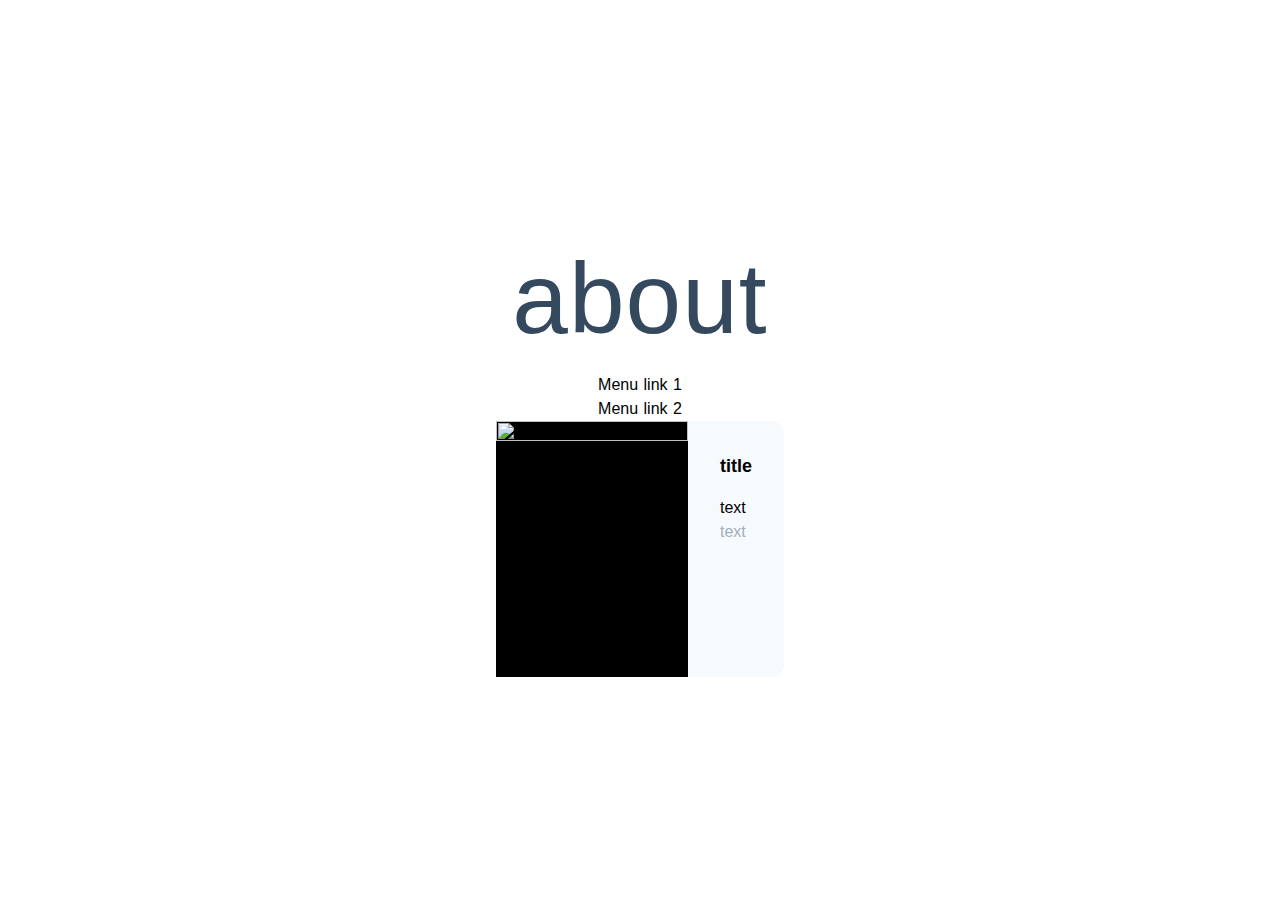
==== index.html @ 29cfdbf5 "uploadfile" ====
<!doctype html>
<html data-n-head-ssr>
  <head>
    <title>portfolio</title><meta data-n-head="ssr" charset="utf-8"><meta data-n-head="ssr" name="viewport" content="width=device-width,initial-scale=1"><meta data-n-head="ssr" data-hid="description" name="description" content=""><link data-n-head="ssr" rel="icon" type="image/x-icon" href="/favicon.ico"><link rel="preload" href="/_nuxt/a8c9764.js" as="script"><link rel="preload" href="/_nuxt/db2adba.js" as="script"><link rel="preload" href="/_nuxt/0a07465.js" as="script"><link rel="preload" href="/_nuxt/3af7a60.js" as="script"><link rel="preload" href="/_nuxt/74bab84.js" as="script"><style data-vue-ssr-id="0211d3d2:0 fa7ff0ca:0 56b15182:0 1b7833da:0 48c28920:0">/*! normalize.css v8.0.1 | MIT License | github.com/necolas/normalize.css */html{line-height:1.15;-webkit-text-size-adjust:100%}body{margin:0}main{display:block}h1{font-size:2em;margin:.67em 0}hr{box-sizing:content-box;height:0;overflow:visible}pre{font-family:monospace,monospace;font-size:1em}a{background-color:transparent}abbr[title]{border-bottom:none;text-decoration:underline;-webkit-text-decoration:underline dotted;text-decoration:underline dotted}b,strong{font-weight:bolder}code,kbd,samp{font-family:monospace,monospace;font-size:1em}small{font-size:80%}sub,sup{font-size:75%;line-height:0;position:relative;vertical-align:baseline}sub{bottom:-.25em}sup{top:-.5em}img{border-style:none}button,input,optgroup,select,textarea{font-family:inherit;font-size:100%;line-height:1.15;margin:0}button,input{overflow:visible}button,select{text-transform:none}[type=button],[type=reset],[type=submit],button{-webkit-appearance:button}[type=button]::-moz-focus-inner,[type=reset]::-moz-focus-inner,[type=submit]::-moz-focus-inner,button::-moz-focus-inner{border-style:none;padding:0}[type=button]:-moz-focusring,[type=reset]:-moz-focusring,[type=submit]:-moz-focusring,button:-moz-focusring{outline:1px dotted ButtonText}fieldset{padding:.35em .75em .625em}legend{box-sizing:border-box;color:inherit;display:table;max-width:100%;padding:0;white-space:normal}progress{vertical-align:baseline}textarea{overflow:auto}[type=checkbox],[type=radio]{box-sizing:border-box;padding:0}[type=number]::-webkit-inner-spin-button,[type=number]::-webkit-outer-spin-button{height:auto}[type=search]{-webkit-appearance:textfield;outline-offset:-2px}[type=search]::-webkit-search-decoration{-webkit-appearance:none}::-webkit-file-upload-button{-webkit-appearance:button;font:inherit}details{display:block}summary{display:list-item}[hidden],template{display:none}blockquote,dd,dl,figure,h1,h2,h3,h4,h5,h6,hr,p,pre{margin:0}button{background-color:transparent;background-image:none}button:focus{outline:1px dotted;outline:5px auto -webkit-focus-ring-color}fieldset,ol,ul{margin:0;padding:0}ol,ul{list-style:none}html{font-family:system-ui,-apple-system,Segoe UI,Roboto,Ubuntu,Cantarell,Noto Sans,sans-serif,BlinkMacSystemFont,"Segoe UI","Helvetica Neue",Arial,"Noto Sans","Apple Color Emoji","Segoe UI Emoji","Segoe UI Symbol","Noto Color Emoji";line-height:1.5}*,:after,:before{box-sizing:border-box;border:0 solid #e2e8f0}hr{border-top-width:1px}img{border-style:solid}textarea{resize:vertical}input::-moz-placeholder,textarea::-moz-placeholder{color:#a0aec0}input:-ms-input-placeholder,textarea:-ms-input-placeholder{color:#a0aec0}input::placeholder,textarea::placeholder{color:#a0aec0}[role=button],button{cursor:pointer}table{border-collapse:collapse}h1,h2,h3,h4,h5,h6{font-size:inherit;font-weight:inherit}a{color:inherit;text-decoration:inherit}button,input,optgroup,select,textarea{padding:0;line-height:inherit;color:inherit}code,kbd,pre,samp{font-family:Menlo,Monaco,Consolas,"Liberation Mono","Courier New",monospace}audio,canvas,embed,iframe,img,object,svg,video{display:block;vertical-align:middle}img,video{max-width:100%;height:auto}.container{width:100%}@media (min-width:640px){.container{max-width:640px}}@media (min-width:768px){.container{max-width:768px}}@media (min-width:1024px){.container{max-width:1024px}}@media (min-width:1280px){.container{max-width:1280px}}.space-y-4>:not(template)~:not(template){--space-y-reverse:0;margin-top:calc(1rem*(1 - var(--space-y-reverse)));margin-bottom:calc(1rem*var(--space-y-reverse))}.bg-gray-100{--bg-opacity:1;background-color:#f7fafc;background-color:rgba(247,250,252,var(--bg-opacity))}.rounded-xl{border-radius:.75rem}.rounded-full{border-radius:9999px}.border{border-width:1px}.flex{display:flex}.table{display:table}.items-center{align-items:center}.justify-center{justify-content:center}.font-medium{font-weight:500}.font-semibold{font-weight:600}.h-32{height:8rem}.text-lg{font-size:1.125rem}.mx-auto{margin-left:auto;margin-right:auto}.min-h-screen{min-height:100vh}.p-8{padding:2rem}.pt-6{padding-top:1.5rem}.static{position:static}.text-center{text-align:center}.text-gray-500{--text-opacity:1;color:#a0aec0;color:rgba(160,174,192,var(--text-opacity))}.w-32{width:8rem}@-webkit-keyframes spin{to{transform:rotate(1turn)}}@keyframes spin{to{transform:rotate(1turn)}}@-webkit-keyframes ping{75%,to{transform:scale(2);opacity:0}}@keyframes ping{75%,to{transform:scale(2);opacity:0}}@-webkit-keyframes pulse{50%{opacity:.5}}@keyframes pulse{50%{opacity:.5}}@-webkit-keyframes bounce{0%,to{transform:translateY(-25%);-webkit-animation-timing-function:cubic-bezier(.8,0,1,1);animation-timing-function:cubic-bezier(.8,0,1,1)}50%{transform:none;-webkit-animation-timing-function:cubic-bezier(0,0,.2,1);animation-timing-function:cubic-bezier(0,0,.2,1)}}@keyframes bounce{0%,to{transform:translateY(-25%);-webkit-animation-timing-function:cubic-bezier(.8,0,1,1);animation-timing-function:cubic-bezier(.8,0,1,1)}50%{transform:none;-webkit-animation-timing-function:cubic-bezier(0,0,.2,1);animation-timing-function:cubic-bezier(0,0,.2,1)}}@media (min-width:640px){.sm\:container{width:100%}}@media (min-width:640px) and (min-width:640px){.sm\:container{max-width:640px}}@media (min-width:640px) and (min-width:768px){.sm\:container{max-width:768px}}@media (min-width:640px) and (min-width:1024px){.sm\:container{max-width:1024px}}@media (min-width:640px) and (min-width:1280px){.sm\:container{max-width:1280px}}@media (min-width:768px){.md\:container{width:100%}}@media (min-width:768px) and (min-width:640px){.md\:container{max-width:640px}}@media (min-width:768px) and (min-width:768px){.md\:container{max-width:768px}}@media (min-width:768px) and (min-width:1024px){.md\:container{max-width:1024px}}@media (min-width:768px) and (min-width:1280px){.md\:container{max-width:1280px}}@media (min-width:768px){.md\:rounded-none{border-radius:0}.md\:flex{display:flex}.md\:h-auto{height:auto}.md\:p-0{padding:0}.md\:p-8{padding:2rem}.md\:text-left{text-align:left}.md\:w-48{width:12rem}}@media (min-width:1024px){.lg\:container{width:100%}}@media (min-width:1024px) and (min-width:640px){.lg\:container{max-width:640px}}@media (min-width:1024px) and (min-width:768px){.lg\:container{max-width:768px}}@media (min-width:1024px) and (min-width:1024px){.lg\:container{max-width:1024px}}@media (min-width:1024px) and (min-width:1280px){.lg\:container{max-width:1280px}}@media (min-width:1280px){.xl\:container{width:100%}}@media (min-width:1280px) and (min-width:640px){.xl\:container{max-width:640px}}@media (min-width:1280px) and (min-width:768px){.xl\:container{max-width:768px}}@media (min-width:1280px) and (min-width:1024px){.xl\:container{max-width:1024px}}@media (min-width:1280px) and (min-width:1280px){.xl\:container{max-width:1280px}}.nuxt-progress{position:fixed;top:0;left:0;right:0;height:2px;width:0;opacity:1;transition:width .1s,opacity .4s;background-color:#000;z-index:999999}.nuxt-progress.nuxt-progress-notransition{transition:none}.nuxt-progress-failed{background-color:red}html{font-family:"Source Sans Pro",-apple-system,BlinkMacSystemFont,"Segoe UI",Roboto,"Helvetica Neue",Arial,sans-serif;font-size:16px;word-spacing:1px;-ms-text-size-adjust:100%;-webkit-text-size-adjust:100%;-moz-osx-font-smoothing:grayscale;-webkit-font-smoothing:antialiased;box-sizing:border-box}*,:after,:before{box-sizing:border-box;margin:0}.button--green{display:inline-block;border-radius:4px;border:1px solid #3b8070;color:#3b8070;text-decoration:none;padding:10px 30px}.button--green:hover{color:#fff;background-color:#3b8070}.button--grey{display:inline-block;border-radius:4px;border:1px solid #35495e;color:#35495e;text-decoration:none;padding:10px 30px;margin-left:15px}.button--grey:hover{color:#fff;background-color:#35495e}.container{margin:0 auto;min-height:100vh;display:flex;justify-content:center;align-items:center;text-align:center}.title{font-family:Quicksand,"Source Sans Pro",-apple-system,BlinkMacSystemFont,"Segoe UI",Roboto,"Helvetica Neue",Arial,sans-serif;display:block;font-weight:300;font-size:100px;color:#35495e;letter-spacing:1px}.subtitle{font-weight:300;font-size:42px;color:#526488;word-spacing:5px;padding-bottom:15px}.links{padding-top:15px}.NuxtLogo{-webkit-animation:appear 1s;animation:appear 1s;margin:auto}@-webkit-keyframes appear{0%{opacity:0}}@keyframes appear{0%{opacity:0}}</style><link rel="preload" href="/_nuxt/static/1610420145/payload.js" as="script"><link rel="preload" href="/_nuxt/static/1610420145/manifest.js" as="script">
  </head>
  <body>
    <div data-server-rendered="true" id="__nuxt"><!----><div id="__layout"><div><div class="container"><div><h1 class="title">
    about
    </h1> <div><nav><ul><li><a href="/about">
        Menu link 1
      </a></li> <li><a href="/illust">
        Menu link 2
      </a></li></ul></nav></div> <figure class="md:flex bg-gray-100 rounded-xl p-8 md:p-0"><img src="/test.jpg" alt width="384" height="512" class="w-32 h-32 md:w-48 md:h-auto md:rounded-none rounded-full mx-auto" style="background:#000"> <div class="pt-6 md:p-8 text-center md:text-left space-y-4"><blockquote><p class="text-lg font-semibold">
            title
          </p></blockquote> <figcaption class="font-medium"><div class="text-cyan-600">
            text
          </div> <div class="text-gray-500">
            text
          </div></figcaption></div></figure></div></div></div></div></div><script>window.__NUXT__={staticAssetsBase:"/_nuxt/static/1610420145",layout:"default",error:null,serverRendered:!0,routePath:"/",config:{}}</script><script src="/_nuxt/a8c9764.js" defer></script><script src="/_nuxt/74bab84.js" defer></script><script src="/_nuxt/db2adba.js" defer></script><script src="/_nuxt/0a07465.js" defer></script><script src="/_nuxt/3af7a60.js" defer></script>
  </body>
</html>
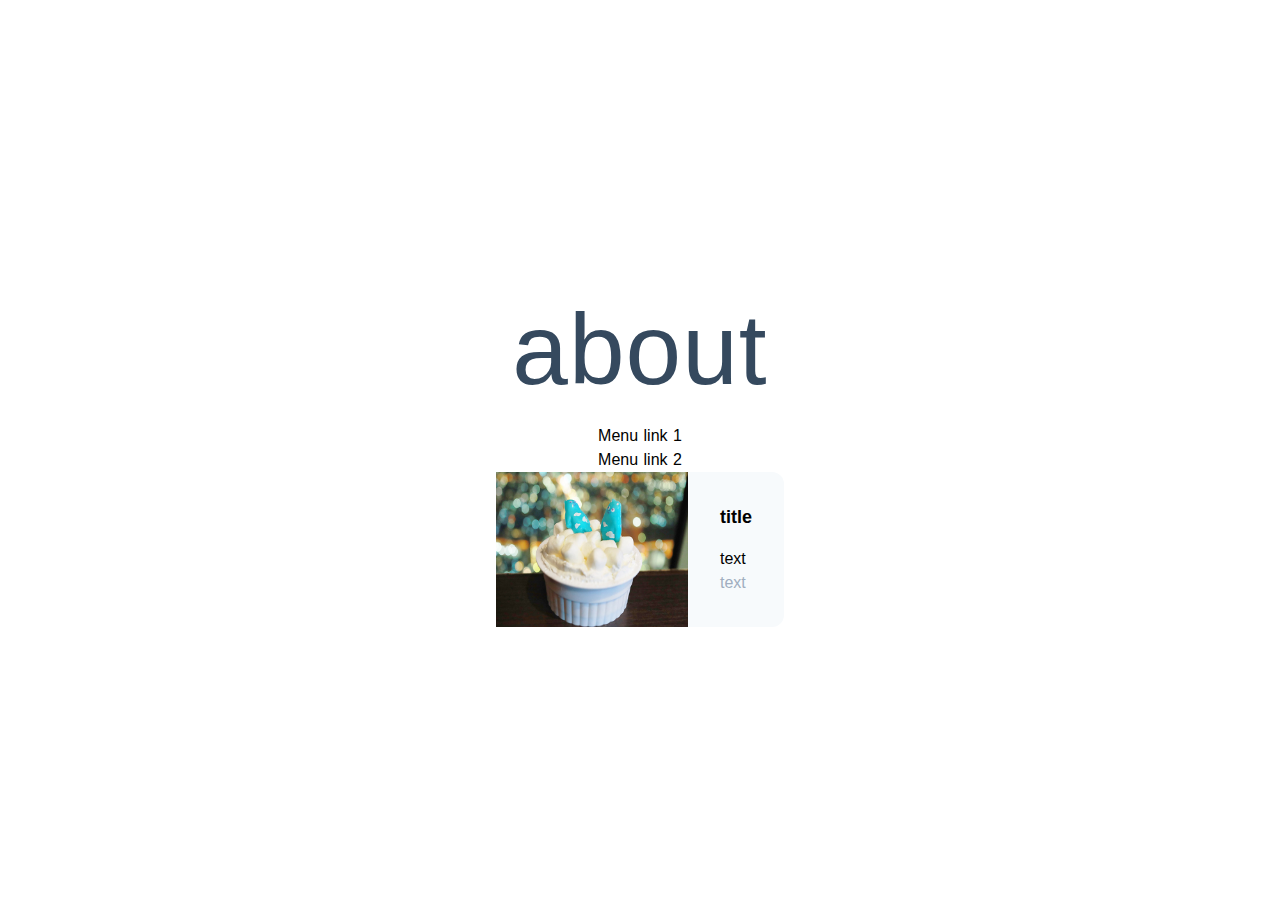
==== commit 0bf696cd: "update" ====
--- a/index.html
+++ b/index.html
@@ -1,7 +1,7 @@
 <!doctype html>
 <html data-n-head-ssr>
   <head>
-    <title>portfolio</title><meta data-n-head="ssr" charset="utf-8"><meta data-n-head="ssr" name="viewport" content="width=device-width,initial-scale=1"><meta data-n-head="ssr" data-hid="description" name="description" content=""><link data-n-head="ssr" rel="icon" type="image/x-icon" href="/favicon.ico"><link rel="preload" href="/_nuxt/a8c9764.js" as="script"><link rel="preload" href="/_nuxt/db2adba.js" as="script"><link rel="preload" href="/_nuxt/0a07465.js" as="script"><link rel="preload" href="/_nuxt/3af7a60.js" as="script"><link rel="preload" href="/_nuxt/74bab84.js" as="script"><style data-vue-ssr-id="0211d3d2:0 fa7ff0ca:0 56b15182:0 1b7833da:0 48c28920:0">/*! normalize.css v8.0.1 | MIT License | github.com/necolas/normalize.css */html{line-height:1.15;-webkit-text-size-adjust:100%}body{margin:0}main{display:block}h1{font-size:2em;margin:.67em 0}hr{box-sizing:content-box;height:0;overflow:visible}pre{font-family:monospace,monospace;font-size:1em}a{background-color:transparent}abbr[title]{border-bottom:none;text-decoration:underline;-webkit-text-decoration:underline dotted;text-decoration:underline dotted}b,strong{font-weight:bolder}code,kbd,samp{font-family:monospace,monospace;font-size:1em}small{font-size:80%}sub,sup{font-size:75%;line-height:0;position:relative;vertical-align:baseline}sub{bottom:-.25em}sup{top:-.5em}img{border-style:none}button,input,optgroup,select,textarea{font-family:inherit;font-size:100%;line-height:1.15;margin:0}button,input{overflow:visible}button,select{text-transform:none}[type=button],[type=reset],[type=submit],button{-webkit-appearance:button}[type=button]::-moz-focus-inner,[type=reset]::-moz-focus-inner,[type=submit]::-moz-focus-inner,button::-moz-focus-inner{border-style:none;padding:0}[type=button]:-moz-focusring,[type=reset]:-moz-focusring,[type=submit]:-moz-focusring,button:-moz-focusring{outline:1px dotted ButtonText}fieldset{padding:.35em .75em .625em}legend{box-sizing:border-box;color:inherit;display:table;max-width:100%;padding:0;white-space:normal}progress{vertical-align:baseline}textarea{overflow:auto}[type=checkbox],[type=radio]{box-sizing:border-box;padding:0}[type=number]::-webkit-inner-spin-button,[type=number]::-webkit-outer-spin-button{height:auto}[type=search]{-webkit-appearance:textfield;outline-offset:-2px}[type=search]::-webkit-search-decoration{-webkit-appearance:none}::-webkit-file-upload-button{-webkit-appearance:button;font:inherit}details{display:block}summary{display:list-item}[hidden],template{display:none}blockquote,dd,dl,figure,h1,h2,h3,h4,h5,h6,hr,p,pre{margin:0}button{background-color:transparent;background-image:none}button:focus{outline:1px dotted;outline:5px auto -webkit-focus-ring-color}fieldset,ol,ul{margin:0;padding:0}ol,ul{list-style:none}html{font-family:system-ui,-apple-system,Segoe UI,Roboto,Ubuntu,Cantarell,Noto Sans,sans-serif,BlinkMacSystemFont,"Segoe UI","Helvetica Neue",Arial,"Noto Sans","Apple Color Emoji","Segoe UI Emoji","Segoe UI Symbol","Noto Color Emoji";line-height:1.5}*,:after,:before{box-sizing:border-box;border:0 solid #e2e8f0}hr{border-top-width:1px}img{border-style:solid}textarea{resize:vertical}input::-moz-placeholder,textarea::-moz-placeholder{color:#a0aec0}input:-ms-input-placeholder,textarea:-ms-input-placeholder{color:#a0aec0}input::placeholder,textarea::placeholder{color:#a0aec0}[role=button],button{cursor:pointer}table{border-collapse:collapse}h1,h2,h3,h4,h5,h6{font-size:inherit;font-weight:inherit}a{color:inherit;text-decoration:inherit}button,input,optgroup,select,textarea{padding:0;line-height:inherit;color:inherit}code,kbd,pre,samp{font-family:Menlo,Monaco,Consolas,"Liberation Mono","Courier New",monospace}audio,canvas,embed,iframe,img,object,svg,video{display:block;vertical-align:middle}img,video{max-width:100%;height:auto}.container{width:100%}@media (min-width:640px){.container{max-width:640px}}@media (min-width:768px){.container{max-width:768px}}@media (min-width:1024px){.container{max-width:1024px}}@media (min-width:1280px){.container{max-width:1280px}}.space-y-4>:not(template)~:not(template){--space-y-reverse:0;margin-top:calc(1rem*(1 - var(--space-y-reverse)));margin-bottom:calc(1rem*var(--space-y-reverse))}.bg-gray-100{--bg-opacity:1;background-color:#f7fafc;background-color:rgba(247,250,252,var(--bg-opacity))}.rounded-xl{border-radius:.75rem}.rounded-full{border-radius:9999px}.border{border-width:1px}.flex{display:flex}.table{display:table}.items-center{align-items:center}.justify-center{justify-content:center}.font-medium{font-weight:500}.font-semibold{font-weight:600}.h-32{height:8rem}.text-lg{font-size:1.125rem}.mx-auto{margin-left:auto;margin-right:auto}.min-h-screen{min-height:100vh}.p-8{padding:2rem}.pt-6{padding-top:1.5rem}.static{position:static}.text-center{text-align:center}.text-gray-500{--text-opacity:1;color:#a0aec0;color:rgba(160,174,192,var(--text-opacity))}.w-32{width:8rem}@-webkit-keyframes spin{to{transform:rotate(1turn)}}@keyframes spin{to{transform:rotate(1turn)}}@-webkit-keyframes ping{75%,to{transform:scale(2);opacity:0}}@keyframes ping{75%,to{transform:scale(2);opacity:0}}@-webkit-keyframes pulse{50%{opacity:.5}}@keyframes pulse{50%{opacity:.5}}@-webkit-keyframes bounce{0%,to{transform:translateY(-25%);-webkit-animation-timing-function:cubic-bezier(.8,0,1,1);animation-timing-function:cubic-bezier(.8,0,1,1)}50%{transform:none;-webkit-animation-timing-function:cubic-bezier(0,0,.2,1);animation-timing-function:cubic-bezier(0,0,.2,1)}}@keyframes bounce{0%,to{transform:translateY(-25%);-webkit-animation-timing-function:cubic-bezier(.8,0,1,1);animation-timing-function:cubic-bezier(.8,0,1,1)}50%{transform:none;-webkit-animation-timing-function:cubic-bezier(0,0,.2,1);animation-timing-function:cubic-bezier(0,0,.2,1)}}@media (min-width:640px){.sm\:container{width:100%}}@media (min-width:640px) and (min-width:640px){.sm\:container{max-width:640px}}@media (min-width:640px) and (min-width:768px){.sm\:container{max-width:768px}}@media (min-width:640px) and (min-width:1024px){.sm\:container{max-width:1024px}}@media (min-width:640px) and (min-width:1280px){.sm\:container{max-width:1280px}}@media (min-width:768px){.md\:container{width:100%}}@media (min-width:768px) and (min-width:640px){.md\:container{max-width:640px}}@media (min-width:768px) and (min-width:768px){.md\:container{max-width:768px}}@media (min-width:768px) and (min-width:1024px){.md\:container{max-width:1024px}}@media (min-width:768px) and (min-width:1280px){.md\:container{max-width:1280px}}@media (min-width:768px){.md\:rounded-none{border-radius:0}.md\:flex{display:flex}.md\:h-auto{height:auto}.md\:p-0{padding:0}.md\:p-8{padding:2rem}.md\:text-left{text-align:left}.md\:w-48{width:12rem}}@media (min-width:1024px){.lg\:container{width:100%}}@media (min-width:1024px) and (min-width:640px){.lg\:container{max-width:640px}}@media (min-width:1024px) and (min-width:768px){.lg\:container{max-width:768px}}@media (min-width:1024px) and (min-width:1024px){.lg\:container{max-width:1024px}}@media (min-width:1024px) and (min-width:1280px){.lg\:container{max-width:1280px}}@media (min-width:1280px){.xl\:container{width:100%}}@media (min-width:1280px) and (min-width:640px){.xl\:container{max-width:640px}}@media (min-width:1280px) and (min-width:768px){.xl\:container{max-width:768px}}@media (min-width:1280px) and (min-width:1024px){.xl\:container{max-width:1024px}}@media (min-width:1280px) and (min-width:1280px){.xl\:container{max-width:1280px}}.nuxt-progress{position:fixed;top:0;left:0;right:0;height:2px;width:0;opacity:1;transition:width .1s,opacity .4s;background-color:#000;z-index:999999}.nuxt-progress.nuxt-progress-notransition{transition:none}.nuxt-progress-failed{background-color:red}html{font-family:"Source Sans Pro",-apple-system,BlinkMacSystemFont,"Segoe UI",Roboto,"Helvetica Neue",Arial,sans-serif;font-size:16px;word-spacing:1px;-ms-text-size-adjust:100%;-webkit-text-size-adjust:100%;-moz-osx-font-smoothing:grayscale;-webkit-font-smoothing:antialiased;box-sizing:border-box}*,:after,:before{box-sizing:border-box;margin:0}.button--green{display:inline-block;border-radius:4px;border:1px solid #3b8070;color:#3b8070;text-decoration:none;padding:10px 30px}.button--green:hover{color:#fff;background-color:#3b8070}.button--grey{display:inline-block;border-radius:4px;border:1px solid #35495e;color:#35495e;text-decoration:none;padding:10px 30px;margin-left:15px}.button--grey:hover{color:#fff;background-color:#35495e}.container{margin:0 auto;min-height:100vh;display:flex;justify-content:center;align-items:center;text-align:center}.title{font-family:Quicksand,"Source Sans Pro",-apple-system,BlinkMacSystemFont,"Segoe UI",Roboto,"Helvetica Neue",Arial,sans-serif;display:block;font-weight:300;font-size:100px;color:#35495e;letter-spacing:1px}.subtitle{font-weight:300;font-size:42px;color:#526488;word-spacing:5px;padding-bottom:15px}.links{padding-top:15px}.NuxtLogo{-webkit-animation:appear 1s;animation:appear 1s;margin:auto}@-webkit-keyframes appear{0%{opacity:0}}@keyframes appear{0%{opacity:0}}</style><link rel="preload" href="/_nuxt/static/1610420145/payload.js" as="script"><link rel="preload" href="/_nuxt/static/1610420145/manifest.js" as="script">
+    <title>portfolio</title><meta data-n-head="ssr" charset="utf-8"><meta data-n-head="ssr" name="viewport" content="width=device-width,initial-scale=1"><meta data-n-head="ssr" data-hid="description" name="description" content=""><link data-n-head="ssr" rel="icon" type="image/x-icon" href="/favicon.ico"><link rel="preload" href="_nuxt/6c910bd.js" as="script"><link rel="preload" href="_nuxt/db2adba.js" as="script"><link rel="preload" href="_nuxt/0a07465.js" as="script"><link rel="preload" href="_nuxt/3af7a60.js" as="script"><link rel="preload" href="_nuxt/e2a41b6.js" as="script"><style data-vue-ssr-id="0211d3d2:0 fa7ff0ca:0 56b15182:0 1b7833da:0 48c28920:0">/*! normalize.css v8.0.1 | MIT License | github.com/necolas/normalize.css */html{line-height:1.15;-webkit-text-size-adjust:100%}body{margin:0}main{display:block}h1{font-size:2em;margin:.67em 0}hr{box-sizing:content-box;height:0;overflow:visible}pre{font-family:monospace,monospace;font-size:1em}a{background-color:transparent}abbr[title]{border-bottom:none;text-decoration:underline;-webkit-text-decoration:underline dotted;text-decoration:underline dotted}b,strong{font-weight:bolder}code,kbd,samp{font-family:monospace,monospace;font-size:1em}small{font-size:80%}sub,sup{font-size:75%;line-height:0;position:relative;vertical-align:baseline}sub{bottom:-.25em}sup{top:-.5em}img{border-style:none}button,input,optgroup,select,textarea{font-family:inherit;font-size:100%;line-height:1.15;margin:0}button,input{overflow:visible}button,select{text-transform:none}[type=button],[type=reset],[type=submit],button{-webkit-appearance:button}[type=button]::-moz-focus-inner,[type=reset]::-moz-focus-inner,[type=submit]::-moz-focus-inner,button::-moz-focus-inner{border-style:none;padding:0}[type=button]:-moz-focusring,[type=reset]:-moz-focusring,[type=submit]:-moz-focusring,button:-moz-focusring{outline:1px dotted ButtonText}fieldset{padding:.35em .75em .625em}legend{box-sizing:border-box;color:inherit;display:table;max-width:100%;padding:0;white-space:normal}progress{vertical-align:baseline}textarea{overflow:auto}[type=checkbox],[type=radio]{box-sizing:border-box;padding:0}[type=number]::-webkit-inner-spin-button,[type=number]::-webkit-outer-spin-button{height:auto}[type=search]{-webkit-appearance:textfield;outline-offset:-2px}[type=search]::-webkit-search-decoration{-webkit-appearance:none}::-webkit-file-upload-button{-webkit-appearance:button;font:inherit}details{display:block}summary{display:list-item}[hidden],template{display:none}blockquote,dd,dl,figure,h1,h2,h3,h4,h5,h6,hr,p,pre{margin:0}button{background-color:transparent;background-image:none}button:focus{outline:1px dotted;outline:5px auto -webkit-focus-ring-color}fieldset,ol,ul{margin:0;padding:0}ol,ul{list-style:none}html{font-family:system-ui,-apple-system,Segoe UI,Roboto,Ubuntu,Cantarell,Noto Sans,sans-serif,BlinkMacSystemFont,"Segoe UI","Helvetica Neue",Arial,"Noto Sans","Apple Color Emoji","Segoe UI Emoji","Segoe UI Symbol","Noto Color Emoji";line-height:1.5}*,:after,:before{box-sizing:border-box;border:0 solid #e2e8f0}hr{border-top-width:1px}img{border-style:solid}textarea{resize:vertical}input::-moz-placeholder,textarea::-moz-placeholder{color:#a0aec0}input:-ms-input-placeholder,textarea:-ms-input-placeholder{color:#a0aec0}input::placeholder,textarea::placeholder{color:#a0aec0}[role=button],button{cursor:pointer}table{border-collapse:collapse}h1,h2,h3,h4,h5,h6{font-size:inherit;font-weight:inherit}a{color:inherit;text-decoration:inherit}button,input,optgroup,select,textarea{padding:0;line-height:inherit;color:inherit}code,kbd,pre,samp{font-family:Menlo,Monaco,Consolas,"Liberation Mono","Courier New",monospace}audio,canvas,embed,iframe,img,object,svg,video{display:block;vertical-align:middle}img,video{max-width:100%;height:auto}.container{width:100%}@media (min-width:640px){.container{max-width:640px}}@media (min-width:768px){.container{max-width:768px}}@media (min-width:1024px){.container{max-width:1024px}}@media (min-width:1280px){.container{max-width:1280px}}.space-y-4>:not(template)~:not(template){--space-y-reverse:0;margin-top:calc(1rem*(1 - var(--space-y-reverse)));margin-bottom:calc(1rem*var(--space-y-reverse))}.bg-gray-100{--bg-opacity:1;background-color:#f7fafc;background-color:rgba(247,250,252,var(--bg-opacity))}.rounded-xl{border-radius:.75rem}.rounded-full{border-radius:9999px}.border{border-width:1px}.flex{display:flex}.table{display:table}.items-center{align-items:center}.justify-center{justify-content:center}.font-medium{font-weight:500}.font-semibold{font-weight:600}.h-32{height:8rem}.text-lg{font-size:1.125rem}.mx-auto{margin-left:auto;margin-right:auto}.min-h-screen{min-height:100vh}.p-8{padding:2rem}.pt-6{padding-top:1.5rem}.static{position:static}.text-center{text-align:center}.text-gray-500{--text-opacity:1;color:#a0aec0;color:rgba(160,174,192,var(--text-opacity))}.w-32{width:8rem}@-webkit-keyframes spin{to{transform:rotate(1turn)}}@keyframes spin{to{transform:rotate(1turn)}}@-webkit-keyframes ping{75%,to{transform:scale(2);opacity:0}}@keyframes ping{75%,to{transform:scale(2);opacity:0}}@-webkit-keyframes pulse{50%{opacity:.5}}@keyframes pulse{50%{opacity:.5}}@-webkit-keyframes bounce{0%,to{transform:translateY(-25%);-webkit-animation-timing-function:cubic-bezier(.8,0,1,1);animation-timing-function:cubic-bezier(.8,0,1,1)}50%{transform:none;-webkit-animation-timing-function:cubic-bezier(0,0,.2,1);animation-timing-function:cubic-bezier(0,0,.2,1)}}@keyframes bounce{0%,to{transform:translateY(-25%);-webkit-animation-timing-function:cubic-bezier(.8,0,1,1);animation-timing-function:cubic-bezier(.8,0,1,1)}50%{transform:none;-webkit-animation-timing-function:cubic-bezier(0,0,.2,1);animation-timing-function:cubic-bezier(0,0,.2,1)}}@media (min-width:640px){.sm\:container{width:100%}}@media (min-width:640px) and (min-width:640px){.sm\:container{max-width:640px}}@media (min-width:640px) and (min-width:768px){.sm\:container{max-width:768px}}@media (min-width:640px) and (min-width:1024px){.sm\:container{max-width:1024px}}@media (min-width:640px) and (min-width:1280px){.sm\:container{max-width:1280px}}@media (min-width:768px){.md\:container{width:100%}}@media (min-width:768px) and (min-width:640px){.md\:container{max-width:640px}}@media (min-width:768px) and (min-width:768px){.md\:container{max-width:768px}}@media (min-width:768px) and (min-width:1024px){.md\:container{max-width:1024px}}@media (min-width:768px) and (min-width:1280px){.md\:container{max-width:1280px}}@media (min-width:768px){.md\:rounded-none{border-radius:0}.md\:flex{display:flex}.md\:h-auto{height:auto}.md\:p-0{padding:0}.md\:p-8{padding:2rem}.md\:text-left{text-align:left}.md\:w-48{width:12rem}}@media (min-width:1024px){.lg\:container{width:100%}}@media (min-width:1024px) and (min-width:640px){.lg\:container{max-width:640px}}@media (min-width:1024px) and (min-width:768px){.lg\:container{max-width:768px}}@media (min-width:1024px) and (min-width:1024px){.lg\:container{max-width:1024px}}@media (min-width:1024px) and (min-width:1280px){.lg\:container{max-width:1280px}}@media (min-width:1280px){.xl\:container{width:100%}}@media (min-width:1280px) and (min-width:640px){.xl\:container{max-width:640px}}@media (min-width:1280px) and (min-width:768px){.xl\:container{max-width:768px}}@media (min-width:1280px) and (min-width:1024px){.xl\:container{max-width:1024px}}@media (min-width:1280px) and (min-width:1280px){.xl\:container{max-width:1280px}}.nuxt-progress{position:fixed;top:0;left:0;right:0;height:2px;width:0;opacity:1;transition:width .1s,opacity .4s;background-color:#000;z-index:999999}.nuxt-progress.nuxt-progress-notransition{transition:none}.nuxt-progress-failed{background-color:red}html{font-family:"Source Sans Pro",-apple-system,BlinkMacSystemFont,"Segoe UI",Roboto,"Helvetica Neue",Arial,sans-serif;font-size:16px;word-spacing:1px;-ms-text-size-adjust:100%;-webkit-text-size-adjust:100%;-moz-osx-font-smoothing:grayscale;-webkit-font-smoothing:antialiased;box-sizing:border-box}*,:after,:before{box-sizing:border-box;margin:0}.button--green{display:inline-block;border-radius:4px;border:1px solid #3b8070;color:#3b8070;text-decoration:none;padding:10px 30px}.button--green:hover{color:#fff;background-color:#3b8070}.button--grey{display:inline-block;border-radius:4px;border:1px solid #35495e;color:#35495e;text-decoration:none;padding:10px 30px;margin-left:15px}.button--grey:hover{color:#fff;background-color:#35495e}.container{margin:0 auto;min-height:100vh;display:flex;justify-content:center;align-items:center;text-align:center}.title{font-family:Quicksand,"Source Sans Pro",-apple-system,BlinkMacSystemFont,"Segoe UI",Roboto,"Helvetica Neue",Arial,sans-serif;display:block;font-weight:300;font-size:100px;color:#35495e;letter-spacing:1px}.subtitle{font-weight:300;font-size:42px;color:#526488;word-spacing:5px;padding-bottom:15px}.links{padding-top:15px}.NuxtLogo{-webkit-animation:appear 1s;animation:appear 1s;margin:auto}@-webkit-keyframes appear{0%{opacity:0}}@keyframes appear{0%{opacity:0}}</style><link rel="preload" href="/_nuxt/static/1610436339/payload.js" as="script"><link rel="preload" href="/_nuxt/static/1610436339/manifest.js" as="script">
   </head>
   <body>
     <div data-server-rendered="true" id="__nuxt"><!----><div id="__layout"><div><div class="container"><div><h1 class="title">
@@ -10,12 +10,12 @@
         Menu link 1
       </a></li> <li><a href="/illust">
         Menu link 2
-      </a></li></ul></nav></div> <figure class="md:flex bg-gray-100 rounded-xl p-8 md:p-0"><img src="/test.jpg" alt width="384" height="512" class="w-32 h-32 md:w-48 md:h-auto md:rounded-none rounded-full mx-auto" style="background:#000"> <div class="pt-6 md:p-8 text-center md:text-left space-y-4"><blockquote><p class="text-lg font-semibold">
+      </a></li></ul></nav></div> <figure class="md:flex bg-gray-100 rounded-xl p-8 md:p-0"><img src="_nuxt/img/item_thumb01.e9737a6.jpg" alt width="384" height="512" class="w-32 h-32 md:w-48 md:h-auto md:rounded-none rounded-full mx-auto" style="background:#000"> <div class="pt-6 md:p-8 text-center md:text-left space-y-4"><blockquote><p class="text-lg font-semibold">
             title
           </p></blockquote> <figcaption class="font-medium"><div class="text-cyan-600">
             text
           </div> <div class="text-gray-500">
             text
-          </div></figcaption></div></figure></div></div></div></div></div><script>window.__NUXT__={staticAssetsBase:"/_nuxt/static/1610420145",layout:"default",error:null,serverRendered:!0,routePath:"/",config:{}}</script><script src="/_nuxt/a8c9764.js" defer></script><script src="/_nuxt/74bab84.js" defer></script><script src="/_nuxt/db2adba.js" defer></script><script src="/_nuxt/0a07465.js" defer></script><script src="/_nuxt/3af7a60.js" defer></script>
+          </div></figcaption></div></figure></div></div></div></div></div><script>window.__NUXT__={staticAssetsBase:"/_nuxt/static/1610436339",layout:"default",error:null,serverRendered:!0,routePath:"/",config:{}}</script><script src="_nuxt/6c910bd.js" defer></script><script src="_nuxt/e2a41b6.js" defer></script><script src="_nuxt/db2adba.js" defer></script><script src="_nuxt/0a07465.js" defer></script><script src="_nuxt/3af7a60.js" defer></script>
   </body>
 </html>
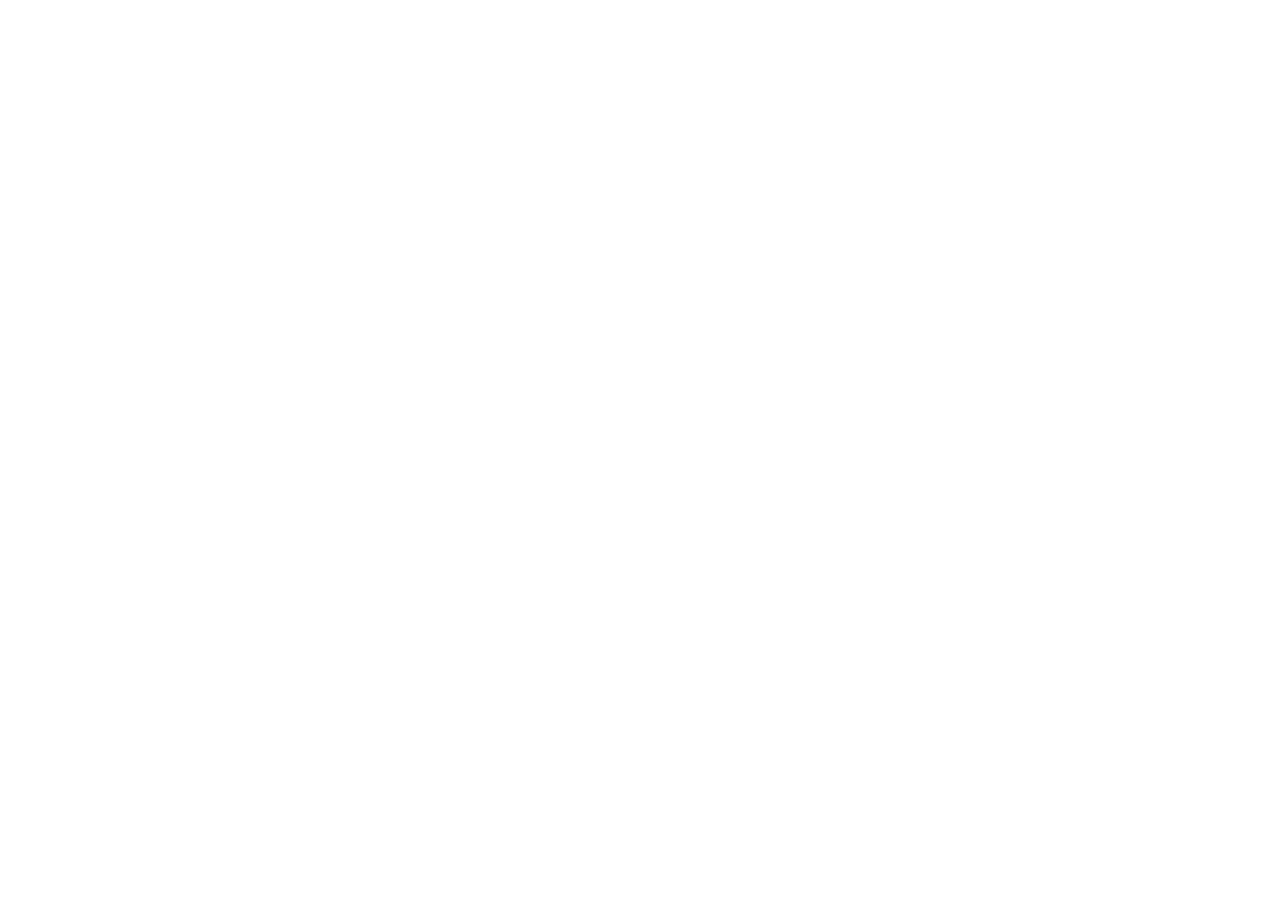
==== commit 3c6abe60: "update" ====
--- a/index.html
+++ b/index.html
@@ -1,21 +1,43 @@
-<!doctype html>
-<html data-n-head-ssr>
+<!DOCTYPE html>
+<html lang="en">
   <head>
-    <title>portfolio</title><meta data-n-head="ssr" charset="utf-8"><meta data-n-head="ssr" name="viewport" content="width=device-width,initial-scale=1"><meta data-n-head="ssr" data-hid="description" name="description" content=""><link data-n-head="ssr" rel="icon" type="image/x-icon" href="/favicon.ico"><link rel="preload" href="_nuxt/6c910bd.js" as="script"><link rel="preload" href="_nuxt/db2adba.js" as="script"><link rel="preload" href="_nuxt/0a07465.js" as="script"><link rel="preload" href="_nuxt/3af7a60.js" as="script"><link rel="preload" href="_nuxt/e2a41b6.js" as="script"><style data-vue-ssr-id="0211d3d2:0 fa7ff0ca:0 56b15182:0 1b7833da:0 48c28920:0">/*! normalize.css v8.0.1 | MIT License | github.com/necolas/normalize.css */html{line-height:1.15;-webkit-text-size-adjust:100%}body{margin:0}main{display:block}h1{font-size:2em;margin:.67em 0}hr{box-sizing:content-box;height:0;overflow:visible}pre{font-family:monospace,monospace;font-size:1em}a{background-color:transparent}abbr[title]{border-bottom:none;text-decoration:underline;-webkit-text-decoration:underline dotted;text-decoration:underline dotted}b,strong{font-weight:bolder}code,kbd,samp{font-family:monospace,monospace;font-size:1em}small{font-size:80%}sub,sup{font-size:75%;line-height:0;position:relative;vertical-align:baseline}sub{bottom:-.25em}sup{top:-.5em}img{border-style:none}button,input,optgroup,select,textarea{font-family:inherit;font-size:100%;line-height:1.15;margin:0}button,input{overflow:visible}button,select{text-transform:none}[type=button],[type=reset],[type=submit],button{-webkit-appearance:button}[type=button]::-moz-focus-inner,[type=reset]::-moz-focus-inner,[type=submit]::-moz-focus-inner,button::-moz-focus-inner{border-style:none;padding:0}[type=button]:-moz-focusring,[type=reset]:-moz-focusring,[type=submit]:-moz-focusring,button:-moz-focusring{outline:1px dotted ButtonText}fieldset{padding:.35em .75em .625em}legend{box-sizing:border-box;color:inherit;display:table;max-width:100%;padding:0;white-space:normal}progress{vertical-align:baseline}textarea{overflow:auto}[type=checkbox],[type=radio]{box-sizing:border-box;padding:0}[type=number]::-webkit-inner-spin-button,[type=number]::-webkit-outer-spin-button{height:auto}[type=search]{-webkit-appearance:textfield;outline-offset:-2px}[type=search]::-webkit-search-decoration{-webkit-appearance:none}::-webkit-file-upload-button{-webkit-appearance:button;font:inherit}details{display:block}summary{display:list-item}[hidden],template{display:none}blockquote,dd,dl,figure,h1,h2,h3,h4,h5,h6,hr,p,pre{margin:0}button{background-color:transparent;background-image:none}button:focus{outline:1px dotted;outline:5px auto -webkit-focus-ring-color}fieldset,ol,ul{margin:0;padding:0}ol,ul{list-style:none}html{font-family:system-ui,-apple-system,Segoe UI,Roboto,Ubuntu,Cantarell,Noto Sans,sans-serif,BlinkMacSystemFont,"Segoe UI","Helvetica Neue",Arial,"Noto Sans","Apple Color Emoji","Segoe UI Emoji","Segoe UI Symbol","Noto Color Emoji";line-height:1.5}*,:after,:before{box-sizing:border-box;border:0 solid #e2e8f0}hr{border-top-width:1px}img{border-style:solid}textarea{resize:vertical}input::-moz-placeholder,textarea::-moz-placeholder{color:#a0aec0}input:-ms-input-placeholder,textarea:-ms-input-placeholder{color:#a0aec0}input::placeholder,textarea::placeholder{color:#a0aec0}[role=button],button{cursor:pointer}table{border-collapse:collapse}h1,h2,h3,h4,h5,h6{font-size:inherit;font-weight:inherit}a{color:inherit;text-decoration:inherit}button,input,optgroup,select,textarea{padding:0;line-height:inherit;color:inherit}code,kbd,pre,samp{font-family:Menlo,Monaco,Consolas,"Liberation Mono","Courier New",monospace}audio,canvas,embed,iframe,img,object,svg,video{display:block;vertical-align:middle}img,video{max-width:100%;height:auto}.container{width:100%}@media (min-width:640px){.container{max-width:640px}}@media (min-width:768px){.container{max-width:768px}}@media (min-width:1024px){.container{max-width:1024px}}@media (min-width:1280px){.container{max-width:1280px}}.space-y-4>:not(template)~:not(template){--space-y-reverse:0;margin-top:calc(1rem*(1 - var(--space-y-reverse)));margin-bottom:calc(1rem*var(--space-y-reverse))}.bg-gray-100{--bg-opacity:1;background-color:#f7fafc;background-color:rgba(247,250,252,var(--bg-opacity))}.rounded-xl{border-radius:.75rem}.rounded-full{border-radius:9999px}.border{border-width:1px}.flex{display:flex}.table{display:table}.items-center{align-items:center}.justify-center{justify-content:center}.font-medium{font-weight:500}.font-semibold{font-weight:600}.h-32{height:8rem}.text-lg{font-size:1.125rem}.mx-auto{margin-left:auto;margin-right:auto}.min-h-screen{min-height:100vh}.p-8{padding:2rem}.pt-6{padding-top:1.5rem}.static{position:static}.text-center{text-align:center}.text-gray-500{--text-opacity:1;color:#a0aec0;color:rgba(160,174,192,var(--text-opacity))}.w-32{width:8rem}@-webkit-keyframes spin{to{transform:rotate(1turn)}}@keyframes spin{to{transform:rotate(1turn)}}@-webkit-keyframes ping{75%,to{transform:scale(2);opacity:0}}@keyframes ping{75%,to{transform:scale(2);opacity:0}}@-webkit-keyframes pulse{50%{opacity:.5}}@keyframes pulse{50%{opacity:.5}}@-webkit-keyframes bounce{0%,to{transform:translateY(-25%);-webkit-animation-timing-function:cubic-bezier(.8,0,1,1);animation-timing-function:cubic-bezier(.8,0,1,1)}50%{transform:none;-webkit-animation-timing-function:cubic-bezier(0,0,.2,1);animation-timing-function:cubic-bezier(0,0,.2,1)}}@keyframes bounce{0%,to{transform:translateY(-25%);-webkit-animation-timing-function:cubic-bezier(.8,0,1,1);animation-timing-function:cubic-bezier(.8,0,1,1)}50%{transform:none;-webkit-animation-timing-function:cubic-bezier(0,0,.2,1);animation-timing-function:cubic-bezier(0,0,.2,1)}}@media (min-width:640px){.sm\:container{width:100%}}@media (min-width:640px) and (min-width:640px){.sm\:container{max-width:640px}}@media (min-width:640px) and (min-width:768px){.sm\:container{max-width:768px}}@media (min-width:640px) and (min-width:1024px){.sm\:container{max-width:1024px}}@media (min-width:640px) and (min-width:1280px){.sm\:container{max-width:1280px}}@media (min-width:768px){.md\:container{width:100%}}@media (min-width:768px) and (min-width:640px){.md\:container{max-width:640px}}@media (min-width:768px) and (min-width:768px){.md\:container{max-width:768px}}@media (min-width:768px) and (min-width:1024px){.md\:container{max-width:1024px}}@media (min-width:768px) and (min-width:1280px){.md\:container{max-width:1280px}}@media (min-width:768px){.md\:rounded-none{border-radius:0}.md\:flex{display:flex}.md\:h-auto{height:auto}.md\:p-0{padding:0}.md\:p-8{padding:2rem}.md\:text-left{text-align:left}.md\:w-48{width:12rem}}@media (min-width:1024px){.lg\:container{width:100%}}@media (min-width:1024px) and (min-width:640px){.lg\:container{max-width:640px}}@media (min-width:1024px) and (min-width:768px){.lg\:container{max-width:768px}}@media (min-width:1024px) and (min-width:1024px){.lg\:container{max-width:1024px}}@media (min-width:1024px) and (min-width:1280px){.lg\:container{max-width:1280px}}@media (min-width:1280px){.xl\:container{width:100%}}@media (min-width:1280px) and (min-width:640px){.xl\:container{max-width:640px}}@media (min-width:1280px) and (min-width:768px){.xl\:container{max-width:768px}}@media (min-width:1280px) and (min-width:1024px){.xl\:container{max-width:1024px}}@media (min-width:1280px) and (min-width:1280px){.xl\:container{max-width:1280px}}.nuxt-progress{position:fixed;top:0;left:0;right:0;height:2px;width:0;opacity:1;transition:width .1s,opacity .4s;background-color:#000;z-index:999999}.nuxt-progress.nuxt-progress-notransition{transition:none}.nuxt-progress-failed{background-color:red}html{font-family:"Source Sans Pro",-apple-system,BlinkMacSystemFont,"Segoe UI",Roboto,"Helvetica Neue",Arial,sans-serif;font-size:16px;word-spacing:1px;-ms-text-size-adjust:100%;-webkit-text-size-adjust:100%;-moz-osx-font-smoothing:grayscale;-webkit-font-smoothing:antialiased;box-sizing:border-box}*,:after,:before{box-sizing:border-box;margin:0}.button--green{display:inline-block;border-radius:4px;border:1px solid #3b8070;color:#3b8070;text-decoration:none;padding:10px 30px}.button--green:hover{color:#fff;background-color:#3b8070}.button--grey{display:inline-block;border-radius:4px;border:1px solid #35495e;color:#35495e;text-decoration:none;padding:10px 30px;margin-left:15px}.button--grey:hover{color:#fff;background-color:#35495e}.container{margin:0 auto;min-height:100vh;display:flex;justify-content:center;align-items:center;text-align:center}.title{font-family:Quicksand,"Source Sans Pro",-apple-system,BlinkMacSystemFont,"Segoe UI",Roboto,"Helvetica Neue",Arial,sans-serif;display:block;font-weight:300;font-size:100px;color:#35495e;letter-spacing:1px}.subtitle{font-weight:300;font-size:42px;color:#526488;word-spacing:5px;padding-bottom:15px}.links{padding-top:15px}.NuxtLogo{-webkit-animation:appear 1s;animation:appear 1s;margin:auto}@-webkit-keyframes appear{0%{opacity:0}}@keyframes appear{0%{opacity:0}}</style><link rel="preload" href="/_nuxt/static/1610436339/payload.js" as="script"><link rel="preload" href="/_nuxt/static/1610436339/manifest.js" as="script">
+    <meta charset="utf-8" />
+    <link rel="icon" href="%PUBLIC_URL%/favicon.ico" />
+    <meta name="viewport" content="width=device-width, initial-scale=1" />
+    <meta name="theme-color" content="#000000" />
+    <meta
+      name="description"
+      content="Web site created using create-react-app"
+    />
+    <link rel="apple-touch-icon" href="%PUBLIC_URL%/logo192.png" />
+    <!--
+      manifest.json provides metadata used when your web app is installed on a
+      user's mobile device or desktop. See https://developers.google.com/web/fundamentals/web-app-manifest/
+    -->
+    <link rel="manifest" href="%PUBLIC_URL%/manifest.json" />
+    <!--
+      Notice the use of %PUBLIC_URL% in the tags above.
+      It will be replaced with the URL of the `public` folder during the build.
+      Only files inside the `public` folder can be referenced from the HTML.
+
+      Unlike "/favicon.ico" or "favicon.ico", "%PUBLIC_URL%/favicon.ico" will
+      work correctly both with client-side routing and a non-root public URL.
+      Learn how to configure a non-root public URL by running `npm run build`.
+    -->
+    <title>React App</title>
   </head>
   <body>
-    <div data-server-rendered="true" id="__nuxt"><!----><div id="__layout"><div><div class="container"><div><h1 class="title">
-    about
-    </h1> <div><nav><ul><li><a href="/about">
-        Menu link 1
-      </a></li> <li><a href="/illust">
-        Menu link 2
-      </a></li></ul></nav></div> <figure class="md:flex bg-gray-100 rounded-xl p-8 md:p-0"><img src="_nuxt/img/item_thumb01.e9737a6.jpg" alt width="384" height="512" class="w-32 h-32 md:w-48 md:h-auto md:rounded-none rounded-full mx-auto" style="background:#000"> <div class="pt-6 md:p-8 text-center md:text-left space-y-4"><blockquote><p class="text-lg font-semibold">
-            title
-          </p></blockquote> <figcaption class="font-medium"><div class="text-cyan-600">
-            text
-          </div> <div class="text-gray-500">
-            text
-          </div></figcaption></div></figure></div></div></div></div></div><script>window.__NUXT__={staticAssetsBase:"/_nuxt/static/1610436339",layout:"default",error:null,serverRendered:!0,routePath:"/",config:{}}</script><script src="_nuxt/6c910bd.js" defer></script><script src="_nuxt/e2a41b6.js" defer></script><script src="_nuxt/db2adba.js" defer></script><script src="_nuxt/0a07465.js" defer></script><script src="_nuxt/3af7a60.js" defer></script>
+    <noscript>You need to enable JavaScript to run this app.</noscript>
+    <div id="root"></div>
+    <!--
+      This HTML file is a template.
+      If you open it directly in the browser, you will see an empty page.
+
+      You can add webfonts, meta tags, or analytics to this file.
+      The build step will place the bundled scripts into the <body> tag.
+
+      To begin the development, run `npm start` or `yarn start`.
+      To create a production bundle, use `npm run build` or `yarn build`.
+    -->
   </body>
 </html>
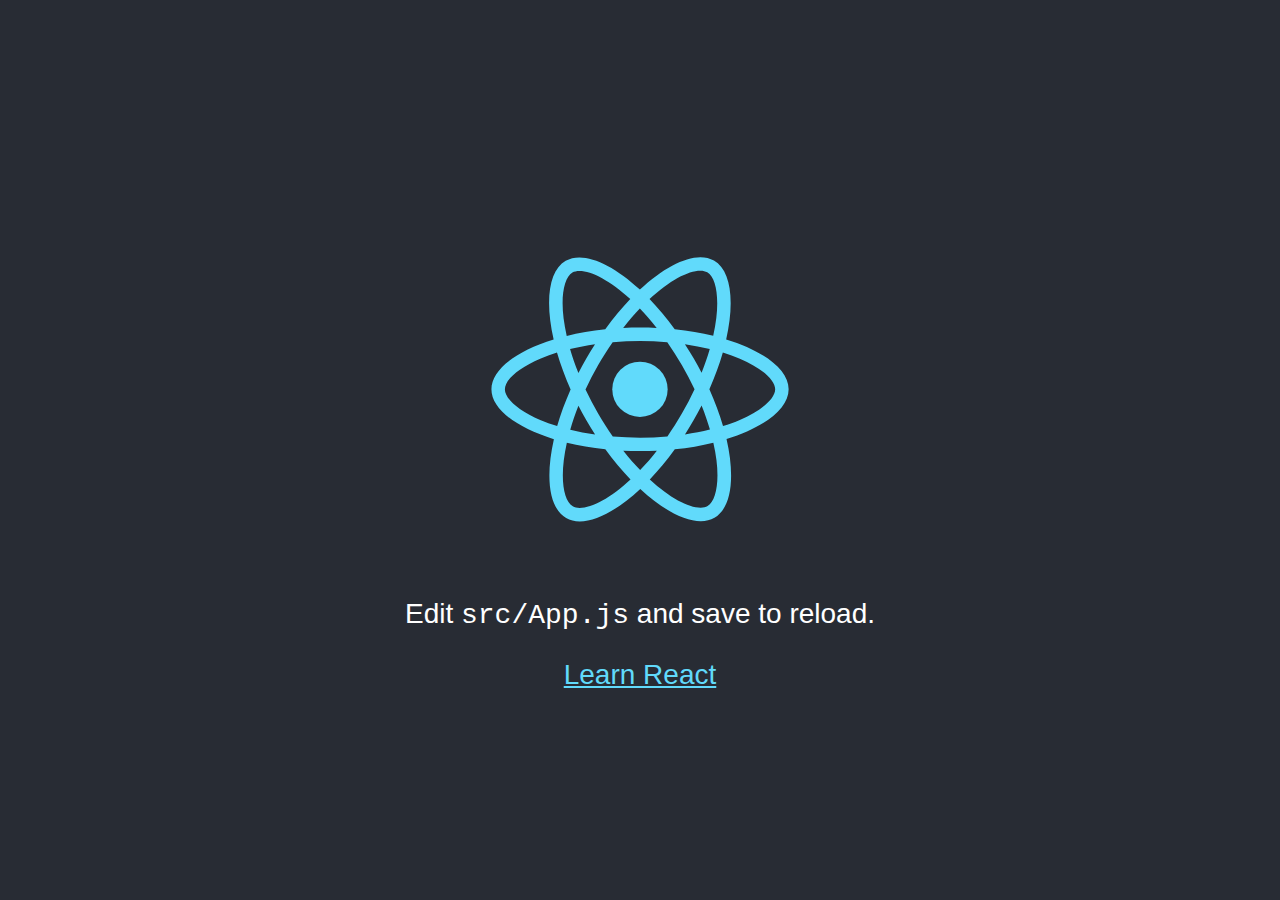
==== commit 4fe550a3: "update" ====
--- a/index.html
+++ b/index.html
@@ -1,43 +1 @@
-<!DOCTYPE html>
-<html lang="en">
-  <head>
-    <meta charset="utf-8" />
-    <link rel="icon" href="%PUBLIC_URL%/favicon.ico" />
-    <meta name="viewport" content="width=device-width, initial-scale=1" />
-    <meta name="theme-color" content="#000000" />
-    <meta
-      name="description"
-      content="Web site created using create-react-app"
-    />
-    <link rel="apple-touch-icon" href="%PUBLIC_URL%/logo192.png" />
-    <!--
-      manifest.json provides metadata used when your web app is installed on a
-      user's mobile device or desktop. See https://developers.google.com/web/fundamentals/web-app-manifest/
-    -->
-    <link rel="manifest" href="%PUBLIC_URL%/manifest.json" />
-    <!--
-      Notice the use of %PUBLIC_URL% in the tags above.
-      It will be replaced with the URL of the `public` folder during the build.
-      Only files inside the `public` folder can be referenced from the HTML.
-
-      Unlike "/favicon.ico" or "favicon.ico", "%PUBLIC_URL%/favicon.ico" will
-      work correctly both with client-side routing and a non-root public URL.
-      Learn how to configure a non-root public URL by running `npm run build`.
-    -->
-    <title>React App</title>
-  </head>
-  <body>
-    <noscript>You need to enable JavaScript to run this app.</noscript>
-    <div id="root"></div>
-    <!--
-      This HTML file is a template.
-      If you open it directly in the browser, you will see an empty page.
-
-      You can add webfonts, meta tags, or analytics to this file.
-      The build step will place the bundled scripts into the <body> tag.
-
-      To begin the development, run `npm start` or `yarn start`.
-      To create a production bundle, use `npm run build` or `yarn build`.
-    -->
-  </body>
-</html>
+<!doctype html><html lang="en"><head><meta charset="utf-8"/><link rel="icon" href="/favicon.ico"/><meta name="viewport" content="width=device-width,initial-scale=1"/><meta name="theme-color" content="#000000"/><meta name="description" content="Web site created using create-react-app"/><link rel="apple-touch-icon" href="/logo192.png"/><link rel="manifest" href="/manifest.json"/><title>React App</title><script defer="defer" src="/static/js/main.c22f292b.js"></script><link href="/static/css/main.073c9b0a.css" rel="stylesheet"></head><body><noscript>You need to enable JavaScript to run this app.</noscript><div id="root"></div></body></html>--- a/static/css/main.073c9b0a.css
+++ b/static/css/main.073c9b0a.css
@@ -0,0 +1,2 @@
+body{-webkit-font-smoothing:antialiased;-moz-osx-font-smoothing:grayscale;font-family:-apple-system,BlinkMacSystemFont,Segoe UI,Roboto,Oxygen,Ubuntu,Cantarell,Fira Sans,Droid Sans,Helvetica Neue,sans-serif;margin:0}code{font-family:source-code-pro,Menlo,Monaco,Consolas,Courier New,monospace}.App{text-align:center}.App-logo{height:40vmin;pointer-events:none}@media (prefers-reduced-motion:no-preference){.App-logo{-webkit-animation:App-logo-spin 20s linear infinite;animation:App-logo-spin 20s linear infinite}}.App-header{align-items:center;background-color:#282c34;color:#fff;display:flex;flex-direction:column;font-size:calc(10px + 2vmin);justify-content:center;min-height:100vh}.App-link{color:#61dafb}@-webkit-keyframes App-logo-spin{0%{-webkit-transform:rotate(0deg);transform:rotate(0deg)}to{-webkit-transform:rotate(1turn);transform:rotate(1turn)}}@keyframes App-logo-spin{0%{-webkit-transform:rotate(0deg);transform:rotate(0deg)}to{-webkit-transform:rotate(1turn);transform:rotate(1turn)}}
+/*# sourceMappingURL=main.073c9b0a.css.map*/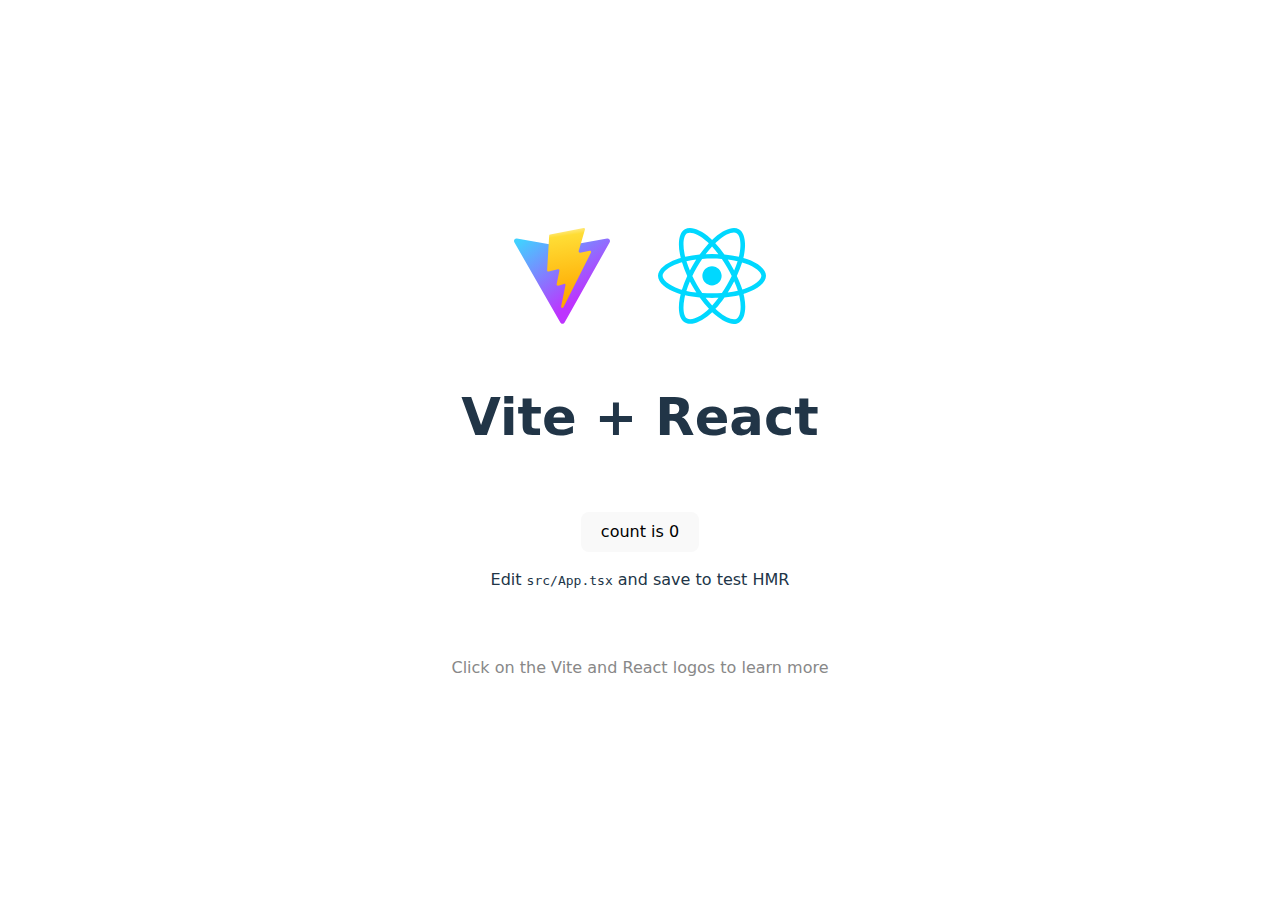
==== commit c3e78b5b: "update" ====
--- a/index.html
+++ b/index.html
@@ -1 +1,15 @@
-<!doctype html><html lang="en"><head><meta charset="utf-8"/><link rel="icon" href="/favicon.ico"/><meta name="viewport" content="width=device-width,initial-scale=1"/><meta name="theme-color" content="#000000"/><meta name="description" content="Web site created using create-react-app"/><link rel="apple-touch-icon" href="/logo192.png"/><link rel="manifest" href="/manifest.json"/><title>React App</title><script defer="defer" src="/static/js/main.c22f292b.js"></script><link href="/static/css/main.073c9b0a.css" rel="stylesheet"></head><body><noscript>You need to enable JavaScript to run this app.</noscript><div id="root"></div></body></html>+<!DOCTYPE html>
+<html lang="en">
+  <head>
+    <meta charset="UTF-8" />
+    <link rel="icon" type="image/svg+xml" href="/vite.svg" />
+    <meta name="viewport" content="width=device-width, initial-scale=1.0" />
+    <title>Vite + React + TS</title>
+    <script type="module" crossorigin src="/assets/index-c355192f.js"></script>
+    <link rel="stylesheet" href="/assets/index-d526a0c5.css">
+  </head>
+  <body>
+    <div id="root"></div>
+    
+  </body>
+</html>
--- a/assets/index-d526a0c5.css
+++ b/assets/index-d526a0c5.css
@@ -0,0 +1 @@
+#root{max-width:1280px;margin:0 auto;padding:2rem;text-align:center}.logo{height:6em;padding:1.5em;will-change:filter;transition:filter .3s}.logo:hover{filter:drop-shadow(0 0 2em #646cffaa)}.logo.react:hover{filter:drop-shadow(0 0 2em #61dafbaa)}@keyframes logo-spin{0%{transform:rotate(0)}to{transform:rotate(360deg)}}@media (prefers-reduced-motion: no-preference){a:nth-of-type(2) .logo{animation:logo-spin infinite 20s linear}}.card{padding:2em}.read-the-docs{color:#888}:root{font-family:Inter,system-ui,Avenir,Helvetica,Arial,sans-serif;line-height:1.5;font-weight:400;color-scheme:light dark;color:#ffffffde;background-color:#242424;font-synthesis:none;text-rendering:optimizeLegibility;-webkit-font-smoothing:antialiased;-moz-osx-font-smoothing:grayscale;-webkit-text-size-adjust:100%}a{font-weight:500;color:#646cff;text-decoration:inherit}a:hover{color:#535bf2}body{margin:0;display:flex;place-items:center;min-width:320px;min-height:100vh}h1{font-size:3.2em;line-height:1.1}button{border-radius:8px;border:1px solid transparent;padding:.6em 1.2em;font-size:1em;font-weight:500;font-family:inherit;background-color:#1a1a1a;cursor:pointer;transition:border-color .25s}button:hover{border-color:#646cff}button:focus,button:focus-visible{outline:4px auto -webkit-focus-ring-color}@media (prefers-color-scheme: light){:root{color:#213547;background-color:#fff}a:hover{color:#747bff}button{background-color:#f9f9f9}}
